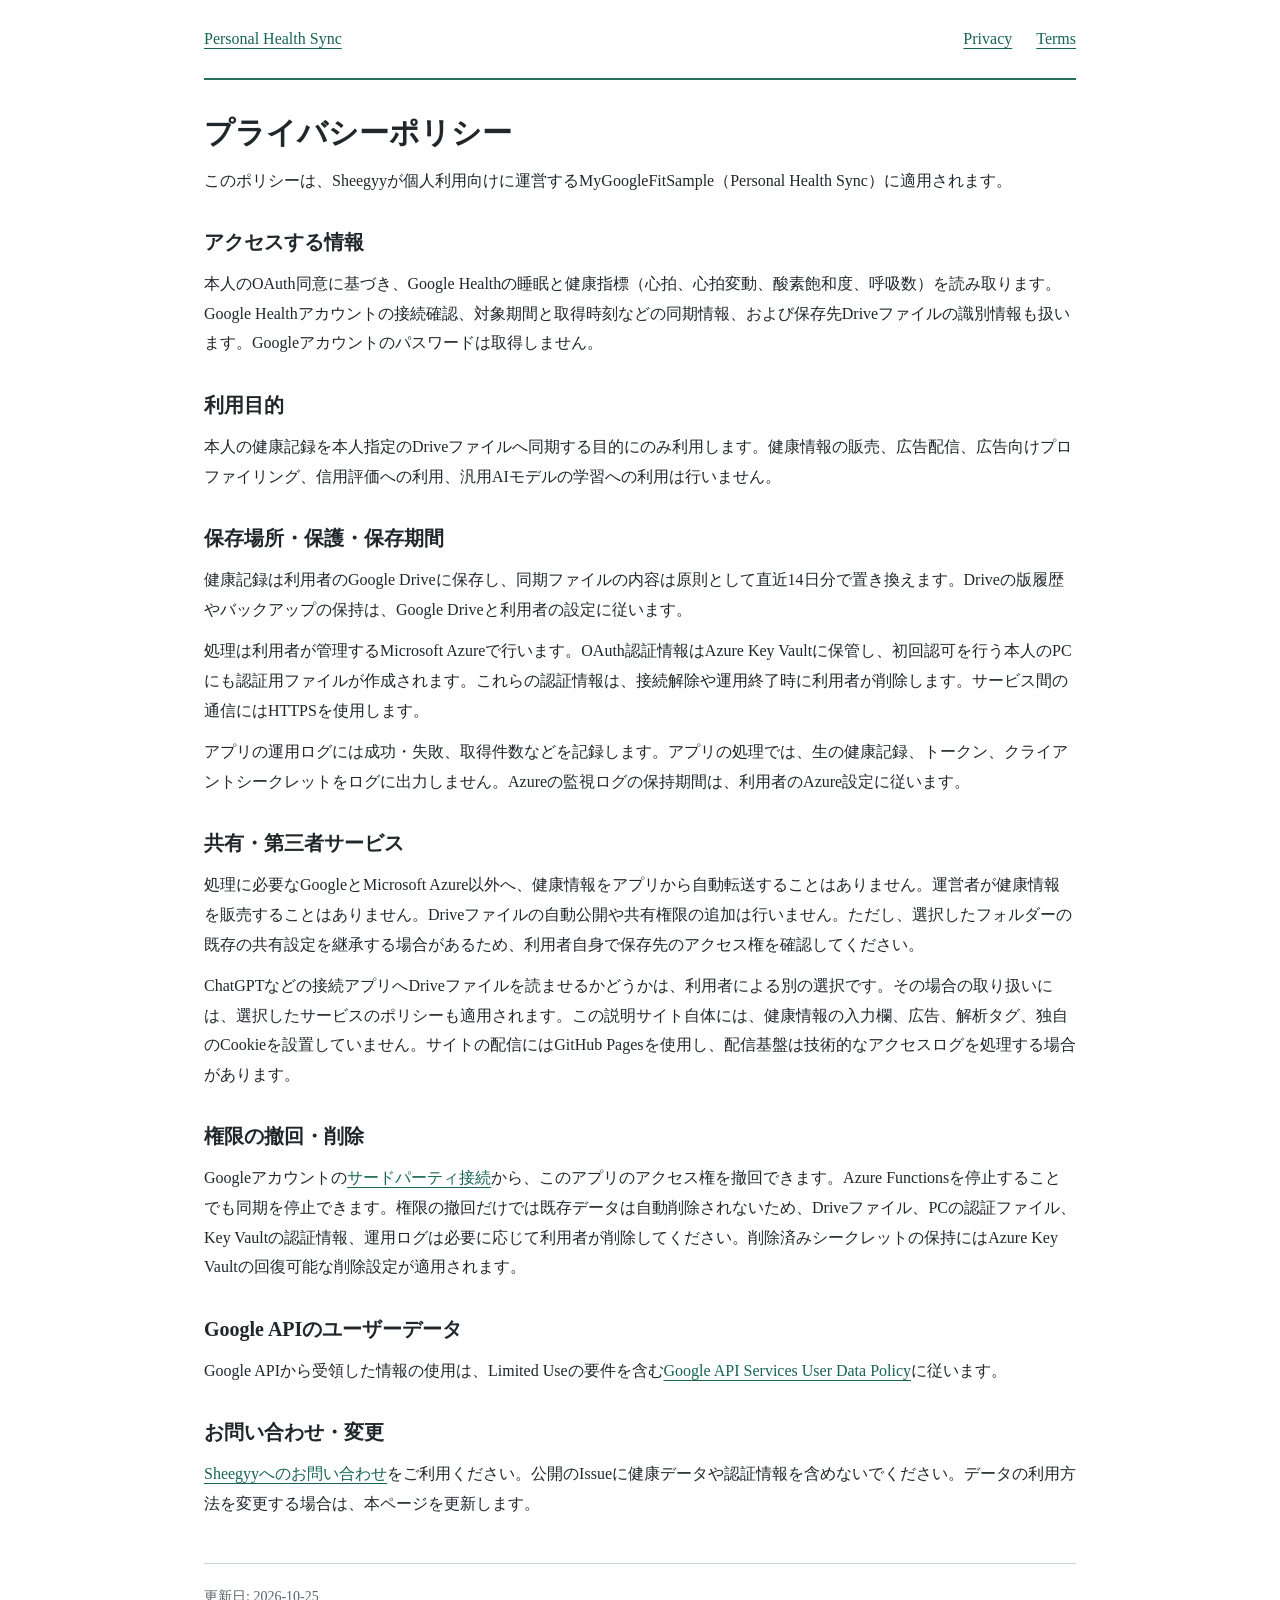
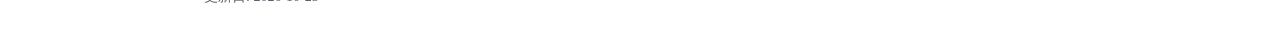
==== privacy.html @ a74a8f5b "Publish personal health sync information and privacy policy" ====
<!DOCTYPE html>
<html lang="ja">
<head>
  <meta charset="utf-8" />
  <meta name="viewport" content="width=device-width, initial-scale=1" />
  <title>プライバシーポリシー | MyGoogleFitSample</title>
  <link rel="stylesheet" href="site.css" />
</head>
<body>
  <header><a href="index.html">Personal Health Sync</a><nav><a href="privacy.html">Privacy</a><a href="terms.html">Terms</a></nav></header>
  <main>
    <h1>プライバシーポリシー</h1>
    <p>このポリシーは、Sheegyyが個人利用向けに運営するMyGoogleFitSample（Personal Health Sync）に適用されます。</p>
    <h2>アクセスする情報</h2>
    <p>本人のOAuth同意に基づき、Google Healthの睡眠と健康指標（心拍、心拍変動、酸素飽和度、呼吸数）を読み取ります。Google Healthアカウントの接続確認、対象期間と取得時刻などの同期情報、および保存先Driveファイルの識別情報も扱います。Googleアカウントのパスワードは取得しません。</p>
    <h2>利用目的</h2>
    <p>本人の健康記録を本人指定のDriveファイルへ同期する目的にのみ利用します。健康情報の販売、広告配信、広告向けプロファイリング、信用評価への利用、汎用AIモデルの学習への利用は行いません。</p>
    <h2>保存場所・保護・保存期間</h2>
    <p>健康記録は利用者のGoogle Driveに保存し、同期ファイルの内容は原則として直近14日分で置き換えます。Driveの版履歴やバックアップの保持は、Google Driveと利用者の設定に従います。</p>
    <p>処理は利用者が管理するMicrosoft Azureで行います。OAuth認証情報はAzure Key Vaultに保管し、初回認可を行う本人のPCにも認証用ファイルが作成されます。これらの認証情報は、接続解除や運用終了時に利用者が削除します。サービス間の通信にはHTTPSを使用します。</p>
    <p>アプリの運用ログには成功・失敗、取得件数などを記録します。アプリの処理では、生の健康記録、トークン、クライアントシークレットをログに出力しません。Azureの監視ログの保持期間は、利用者のAzure設定に従います。</p>
    <h2>共有・第三者サービス</h2>
    <p>処理に必要なGoogleとMicrosoft Azure以外へ、健康情報をアプリから自動転送することはありません。運営者が健康情報を販売することはありません。Driveファイルの自動公開や共有権限の追加は行いません。ただし、選択したフォルダーの既存の共有設定を継承する場合があるため、利用者自身で保存先のアクセス権を確認してください。</p>
    <p>ChatGPTなどの接続アプリへDriveファイルを読ませるかどうかは、利用者による別の選択です。その場合の取り扱いには、選択したサービスのポリシーも適用されます。この説明サイト自体には、健康情報の入力欄、広告、解析タグ、独自のCookieを設置していません。サイトの配信にはGitHub Pagesを使用し、配信基盤は技術的なアクセスログを処理する場合があります。</p>
    <h2>権限の撤回・削除</h2>
    <p>Googleアカウントの<a href="https://myaccount.google.com/connections">サードパーティ接続</a>から、このアプリのアクセス権を撤回できます。Azure Functionsを停止することでも同期を停止できます。権限の撤回だけでは既存データは自動削除されないため、Driveファイル、PCの認証ファイル、Key Vaultの認証情報、運用ログは必要に応じて利用者が削除してください。削除済みシークレットの保持にはAzure Key Vaultの回復可能な削除設定が適用されます。</p>
    <h2>Google APIのユーザーデータ</h2>
    <p>Google APIから受領した情報の使用は、Limited Useの要件を含む<a href="https://developers.google.com/terms/api-services-user-data-policy">Google API Services User Data Policy</a>に従います。</p>
    <h2>お問い合わせ・変更</h2>
    <p><a href="https://github.com/Sheegyy/health-sync-info/issues">Sheegyyへのお問い合わせ</a>をご利用ください。公開のIssueに健康データや認証情報を含めないでください。データの利用方法を変更する場合は、本ページを更新します。</p>
  </main>
  <footer>更新日: 2026-10-25</footer>
</body>
</html>
---- site.css ----
:root { color-scheme: light; font-family: Georgia, "Yu Mincho", serif; color: #20272b; background: #ffffff; letter-spacing: 0; }
* { box-sizing: border-box; }
body { max-width: 920px; margin: 0 auto; padding: 0 24px; font-size: 16px; line-height: 1.85; overflow-wrap: anywhere; }
header { display: flex; flex-wrap: wrap; justify-content: space-between; gap: 12px 28px; align-items: center; padding: 24px 0; border-bottom: 2px solid #26705c; }
nav { display: flex; gap: 24px; }
a { color: #176451; text-underline-offset: 4px; }
a:focus-visible { outline: 2px solid #a44232; outline-offset: 4px; }
main { padding: 32px 0; }
h1 { font-size: 30px; line-height: 1.4; margin: 0 0 8px; }
h2 { font-size: 20px; line-height: 1.5; margin: 32px 0 8px; }
p { margin: 12px 0; }
.subtitle { color: #5b6269; margin-top: 0; }
footer { padding: 20px 0 28px; border-top: 1px solid #ccd2d4; color: #5b6269; font-size: 14px; }
@media (max-width: 520px) { body { padding: 0 18px; } h1 { font-size: 25px; } header { padding: 18px 0; } }
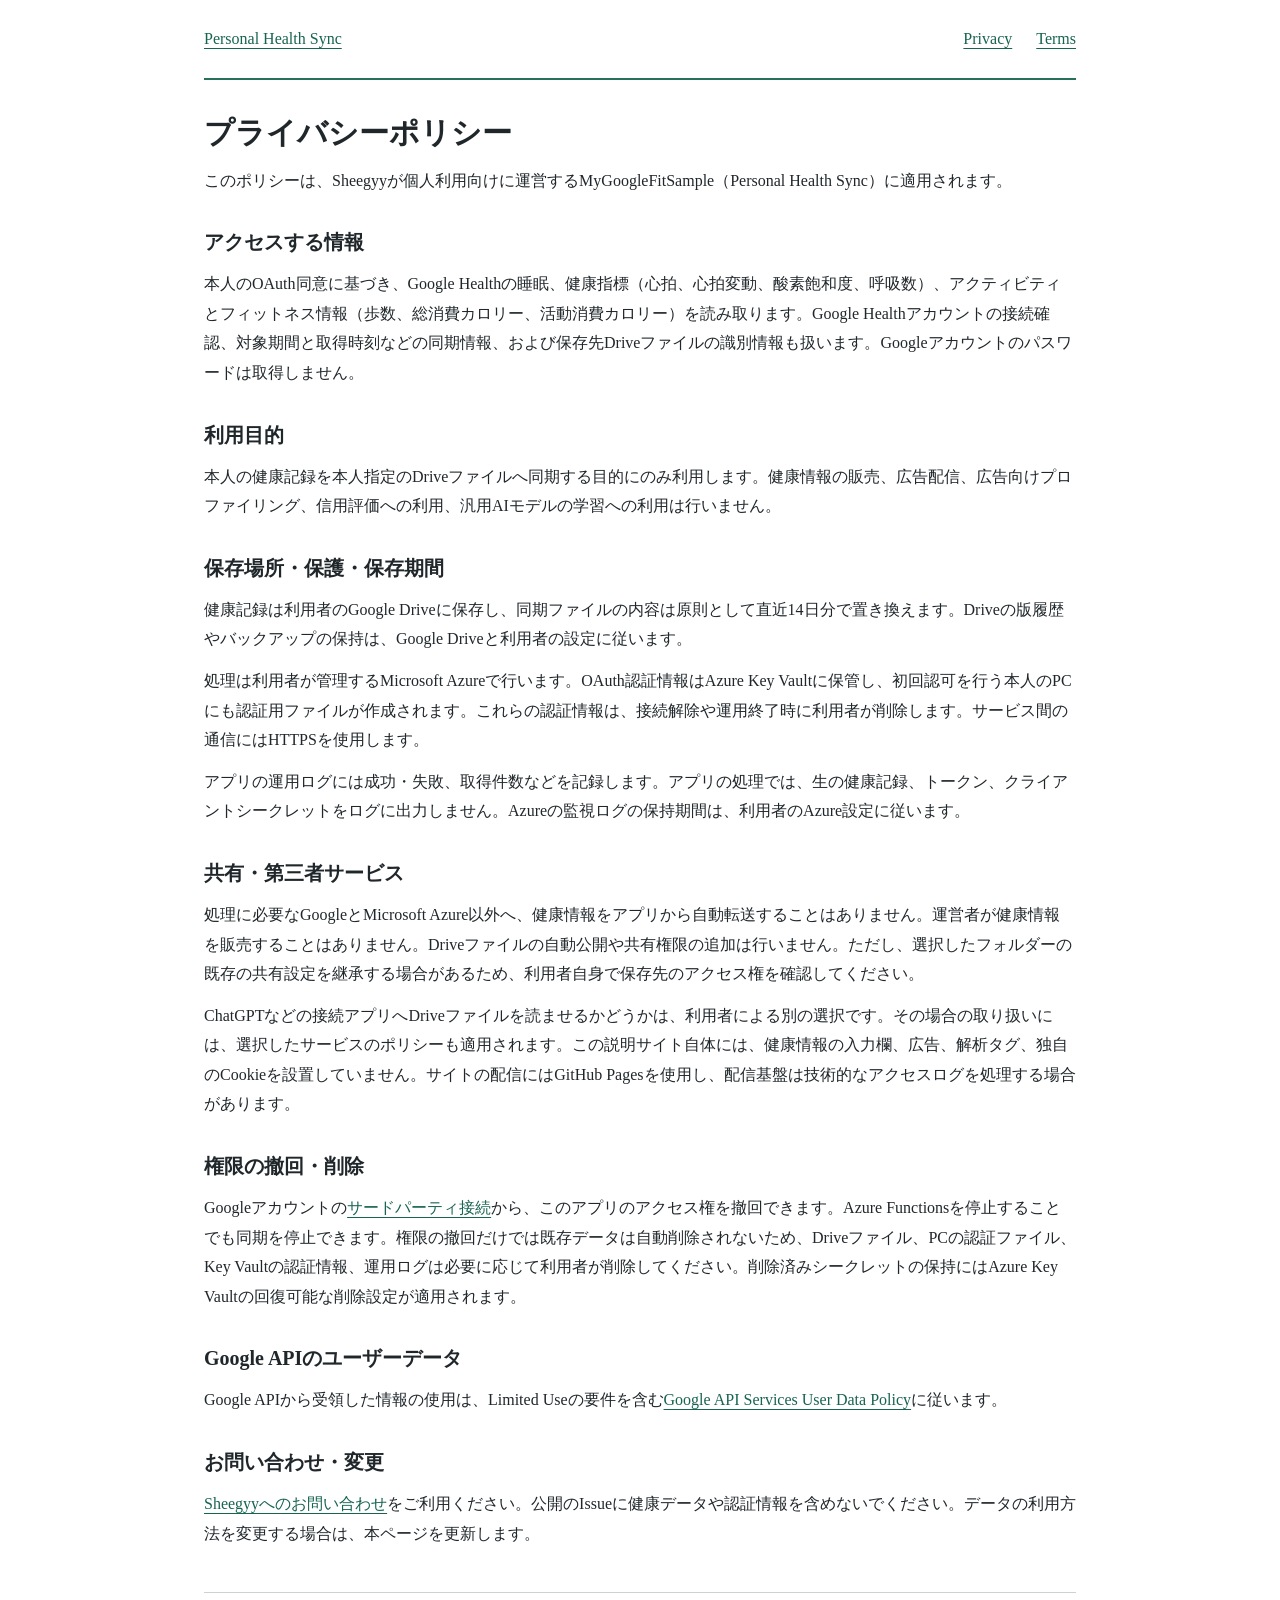
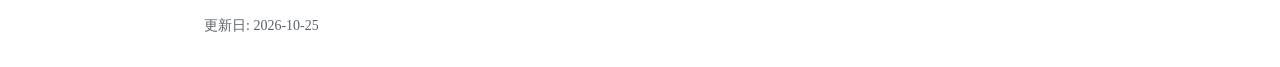
==== commit 8e976bac: "Disclose daily step and calorie collection" ====
--- a/privacy.html
+++ b/privacy.html
@@ -12,7 +12,7 @@
     <h1>プライバシーポリシー</h1>
     <p>このポリシーは、Sheegyyが個人利用向けに運営するMyGoogleFitSample（Personal Health Sync）に適用されます。</p>
     <h2>アクセスする情報</h2>
-    <p>本人のOAuth同意に基づき、Google Healthの睡眠と健康指標（心拍、心拍変動、酸素飽和度、呼吸数）を読み取ります。Google Healthアカウントの接続確認、対象期間と取得時刻などの同期情報、および保存先Driveファイルの識別情報も扱います。Googleアカウントのパスワードは取得しません。</p>
+    <p>本人のOAuth同意に基づき、Google Healthの睡眠、健康指標（心拍、心拍変動、酸素飽和度、呼吸数）、アクティビティとフィットネス情報（歩数、総消費カロリー、活動消費カロリー）を読み取ります。Google Healthアカウントの接続確認、対象期間と取得時刻などの同期情報、および保存先Driveファイルの識別情報も扱います。Googleアカウントのパスワードは取得しません。</p>
     <h2>利用目的</h2>
     <p>本人の健康記録を本人指定のDriveファイルへ同期する目的にのみ利用します。健康情報の販売、広告配信、広告向けプロファイリング、信用評価への利用、汎用AIモデルの学習への利用は行いません。</p>
     <h2>保存場所・保護・保存期間</h2>
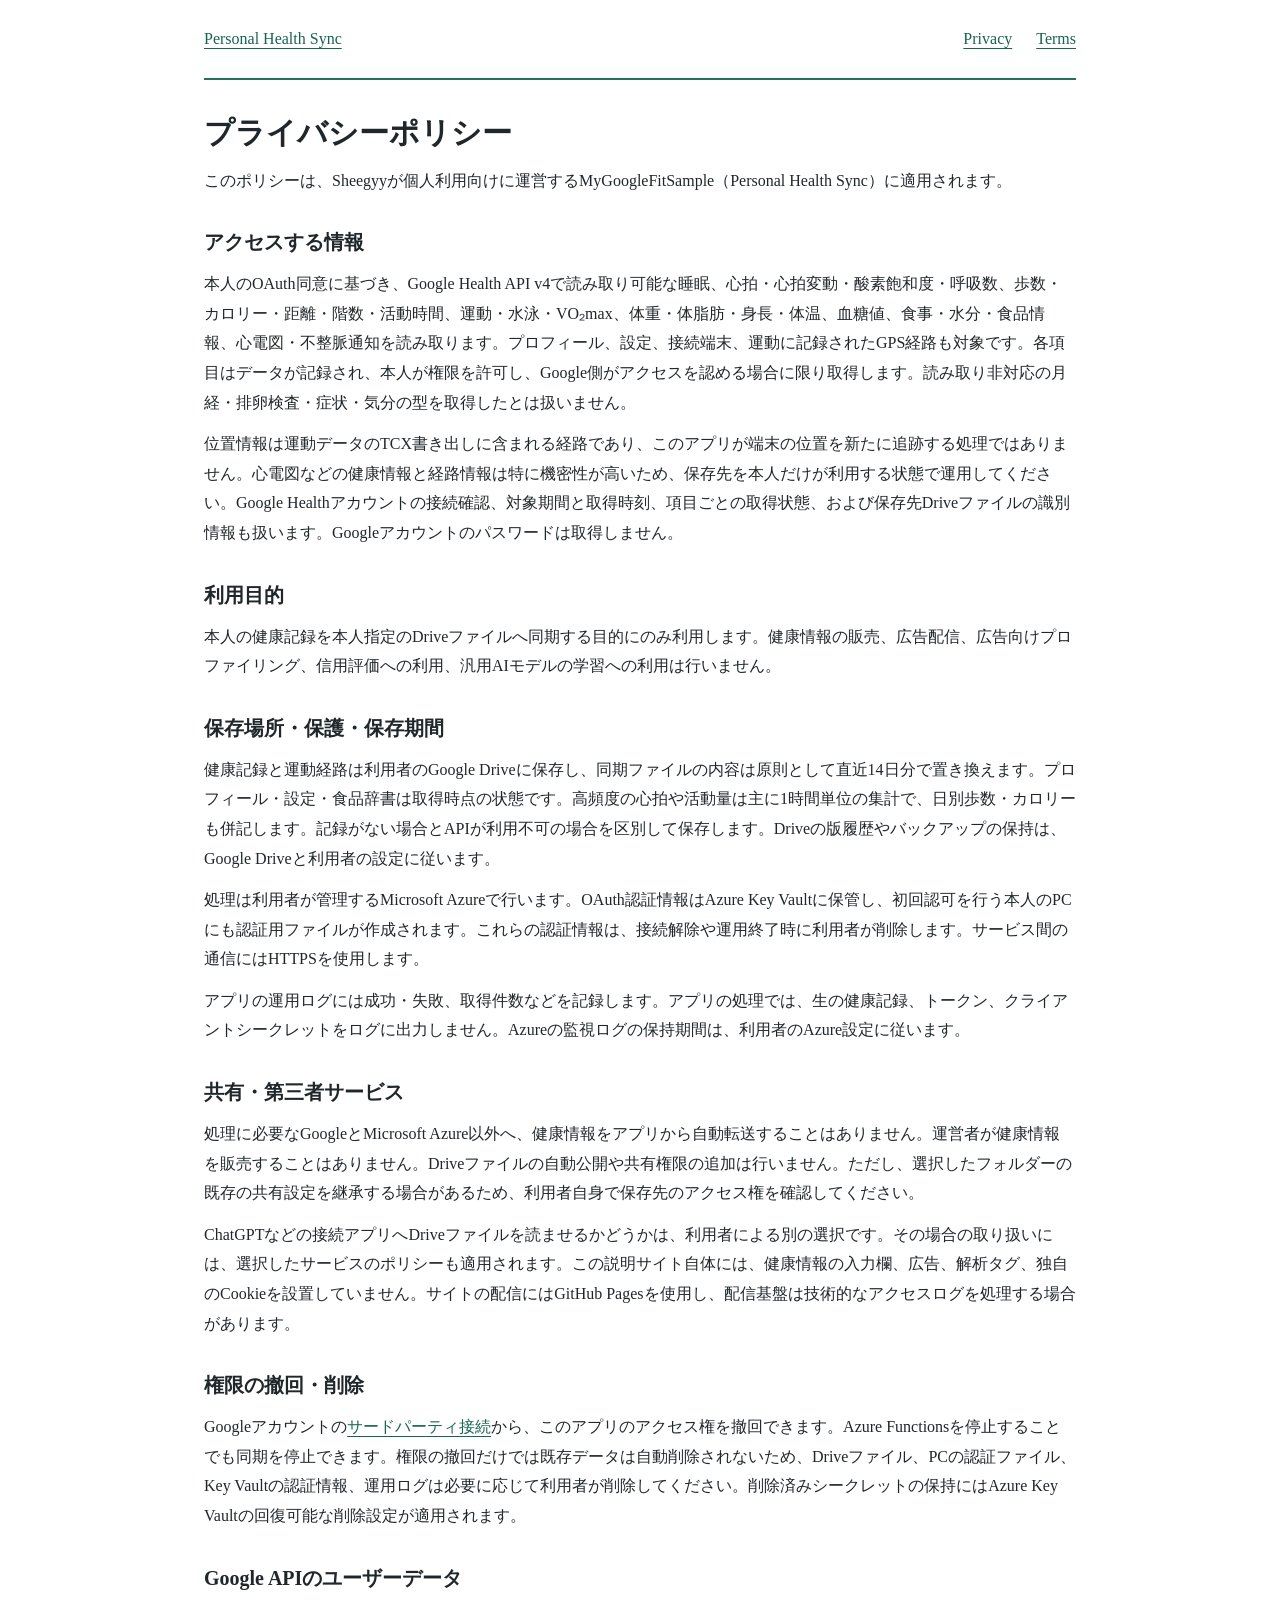
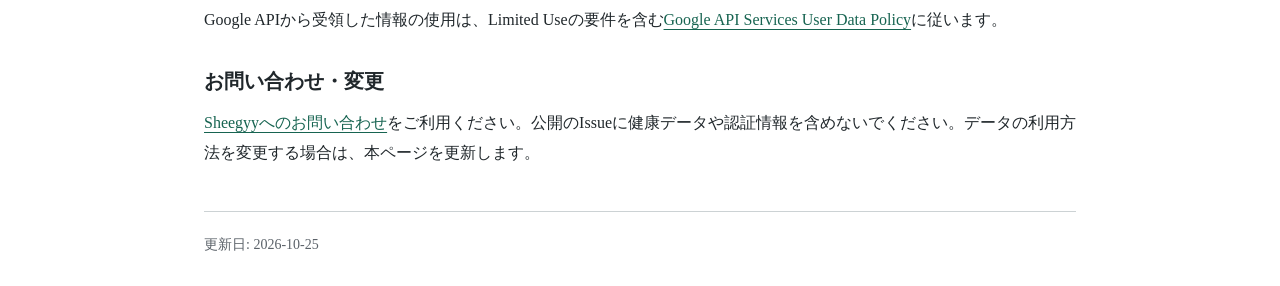
==== commit e24c9297: "Describe all readable Health data and exercise location exports" ====
--- a/privacy.html
+++ b/privacy.html
@@ -12,11 +12,12 @@
     <h1>プライバシーポリシー</h1>
     <p>このポリシーは、Sheegyyが個人利用向けに運営するMyGoogleFitSample（Personal Health Sync）に適用されます。</p>
     <h2>アクセスする情報</h2>
-    <p>本人のOAuth同意に基づき、Google Healthの睡眠、健康指標（心拍、心拍変動、酸素飽和度、呼吸数）、アクティビティとフィットネス情報（歩数、総消費カロリー、活動消費カロリー）を読み取ります。Google Healthアカウントの接続確認、対象期間と取得時刻などの同期情報、および保存先Driveファイルの識別情報も扱います。Googleアカウントのパスワードは取得しません。</p>
+    <p>本人のOAuth同意に基づき、Google Health API v4で読み取り可能な睡眠、心拍・心拍変動・酸素飽和度・呼吸数、歩数・カロリー・距離・階数・活動時間、運動・水泳・VO₂max、体重・体脂肪・身長・体温、血糖値、食事・水分・食品情報、心電図・不整脈通知を読み取ります。プロフィール、設定、接続端末、運動に記録されたGPS経路も対象です。各項目はデータが記録され、本人が権限を許可し、Google側がアクセスを認める場合に限り取得します。読み取り非対応の月経・排卵検査・症状・気分の型を取得したとは扱いません。</p>
+    <p>位置情報は運動データのTCX書き出しに含まれる経路であり、このアプリが端末の位置を新たに追跡する処理ではありません。心電図などの健康情報と経路情報は特に機密性が高いため、保存先を本人だけが利用する状態で運用してください。Google Healthアカウントの接続確認、対象期間と取得時刻、項目ごとの取得状態、および保存先Driveファイルの識別情報も扱います。Googleアカウントのパスワードは取得しません。</p>
     <h2>利用目的</h2>
     <p>本人の健康記録を本人指定のDriveファイルへ同期する目的にのみ利用します。健康情報の販売、広告配信、広告向けプロファイリング、信用評価への利用、汎用AIモデルの学習への利用は行いません。</p>
     <h2>保存場所・保護・保存期間</h2>
-    <p>健康記録は利用者のGoogle Driveに保存し、同期ファイルの内容は原則として直近14日分で置き換えます。Driveの版履歴やバックアップの保持は、Google Driveと利用者の設定に従います。</p>
+    <p>健康記録と運動経路は利用者のGoogle Driveに保存し、同期ファイルの内容は原則として直近14日分で置き換えます。プロフィール・設定・食品辞書は取得時点の状態です。高頻度の心拍や活動量は主に1時間単位の集計で、日別歩数・カロリーも併記します。記録がない場合とAPIが利用不可の場合を区別して保存します。Driveの版履歴やバックアップの保持は、Google Driveと利用者の設定に従います。</p>
     <p>処理は利用者が管理するMicrosoft Azureで行います。OAuth認証情報はAzure Key Vaultに保管し、初回認可を行う本人のPCにも認証用ファイルが作成されます。これらの認証情報は、接続解除や運用終了時に利用者が削除します。サービス間の通信にはHTTPSを使用します。</p>
     <p>アプリの運用ログには成功・失敗、取得件数などを記録します。アプリの処理では、生の健康記録、トークン、クライアントシークレットをログに出力しません。Azureの監視ログの保持期間は、利用者のAzure設定に従います。</p>
     <h2>共有・第三者サービス</h2>
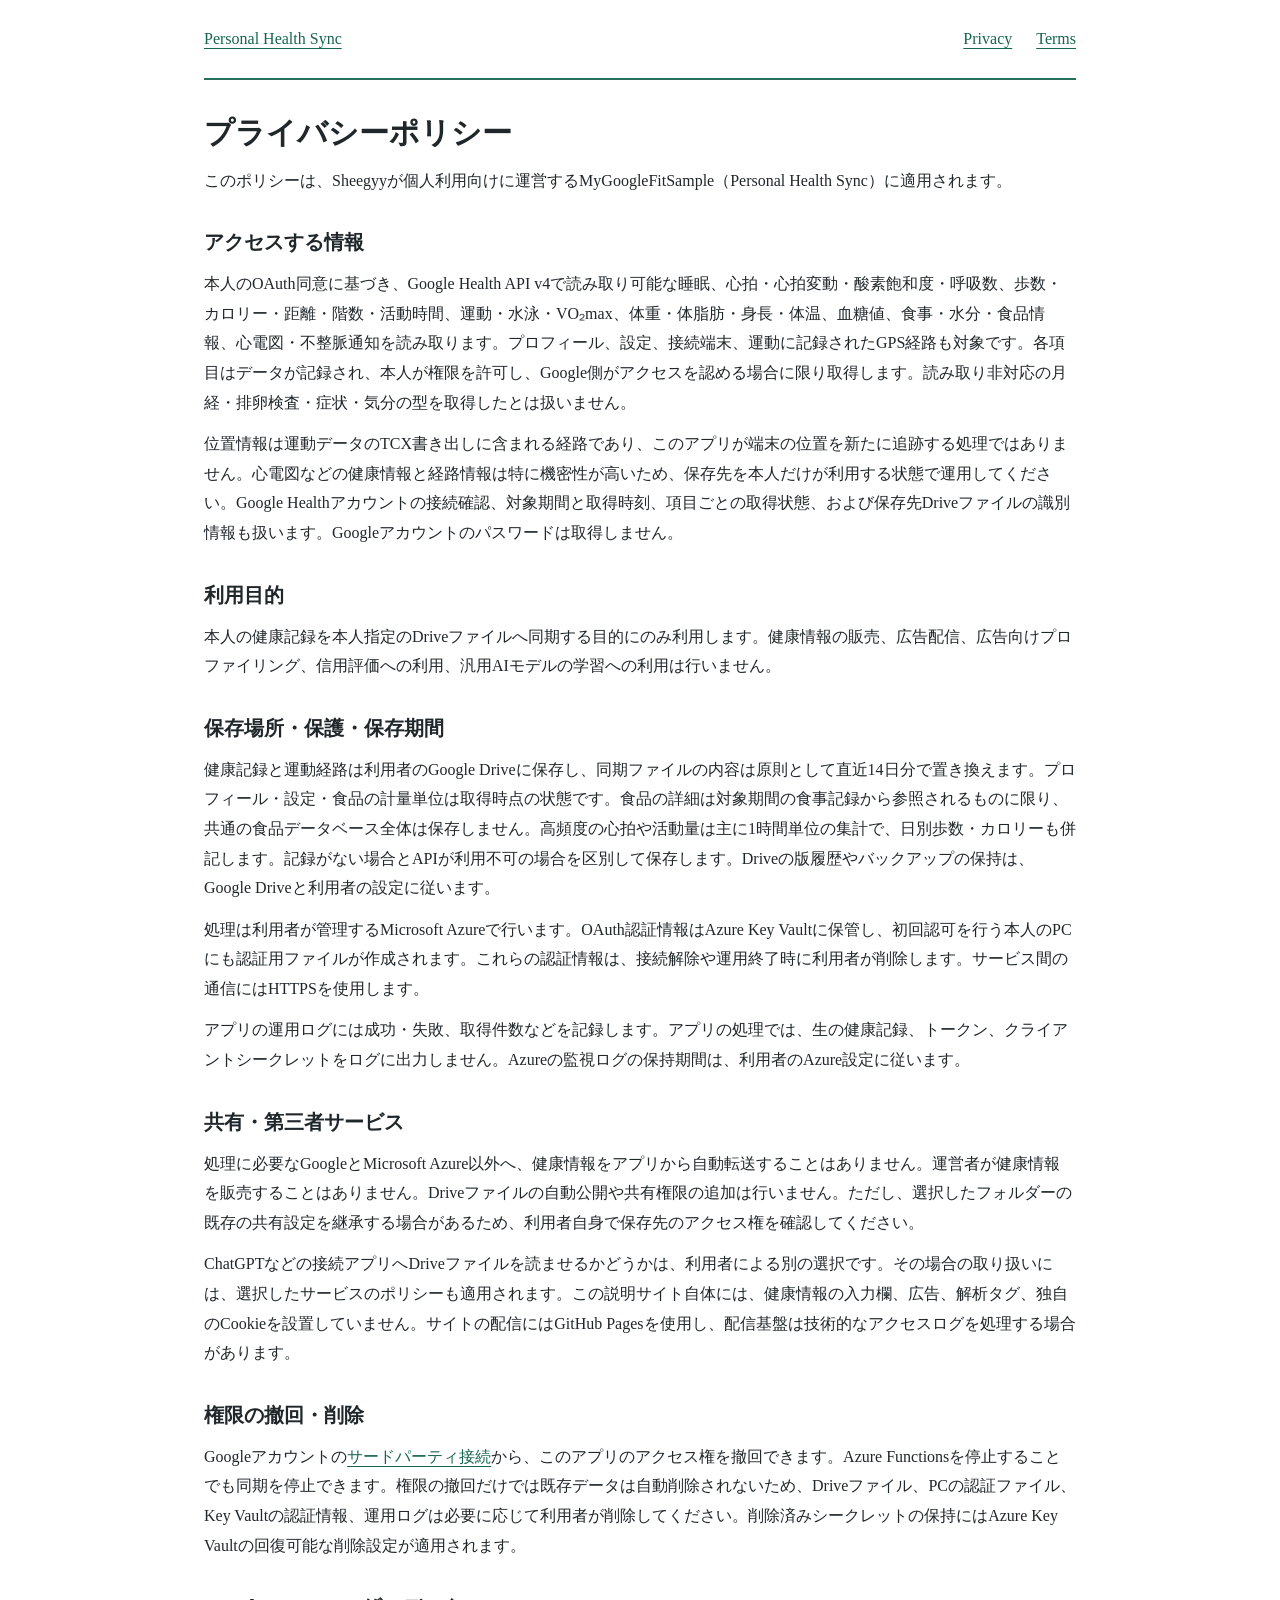
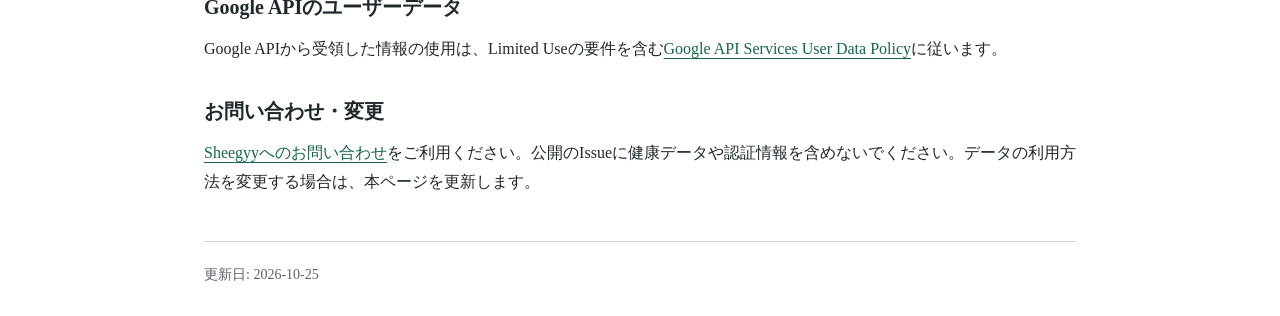
==== commit 9c91461a: "Clarify nutrition-linked food reference export" ====
--- a/privacy.html
+++ b/privacy.html
@@ -17,7 +17,7 @@
     <h2>利用目的</h2>
     <p>本人の健康記録を本人指定のDriveファイルへ同期する目的にのみ利用します。健康情報の販売、広告配信、広告向けプロファイリング、信用評価への利用、汎用AIモデルの学習への利用は行いません。</p>
     <h2>保存場所・保護・保存期間</h2>
-    <p>健康記録と運動経路は利用者のGoogle Driveに保存し、同期ファイルの内容は原則として直近14日分で置き換えます。プロフィール・設定・食品辞書は取得時点の状態です。高頻度の心拍や活動量は主に1時間単位の集計で、日別歩数・カロリーも併記します。記録がない場合とAPIが利用不可の場合を区別して保存します。Driveの版履歴やバックアップの保持は、Google Driveと利用者の設定に従います。</p>
+    <p>健康記録と運動経路は利用者のGoogle Driveに保存し、同期ファイルの内容は原則として直近14日分で置き換えます。プロフィール・設定・食品の計量単位は取得時点の状態です。食品の詳細は対象期間の食事記録から参照されるものに限り、共通の食品データベース全体は保存しません。高頻度の心拍や活動量は主に1時間単位の集計で、日別歩数・カロリーも併記します。記録がない場合とAPIが利用不可の場合を区別して保存します。Driveの版履歴やバックアップの保持は、Google Driveと利用者の設定に従います。</p>
     <p>処理は利用者が管理するMicrosoft Azureで行います。OAuth認証情報はAzure Key Vaultに保管し、初回認可を行う本人のPCにも認証用ファイルが作成されます。これらの認証情報は、接続解除や運用終了時に利用者が削除します。サービス間の通信にはHTTPSを使用します。</p>
     <p>アプリの運用ログには成功・失敗、取得件数などを記録します。アプリの処理では、生の健康記録、トークン、クライアントシークレットをログに出力しません。Azureの監視ログの保持期間は、利用者のAzure設定に従います。</p>
     <h2>共有・第三者サービス</h2>
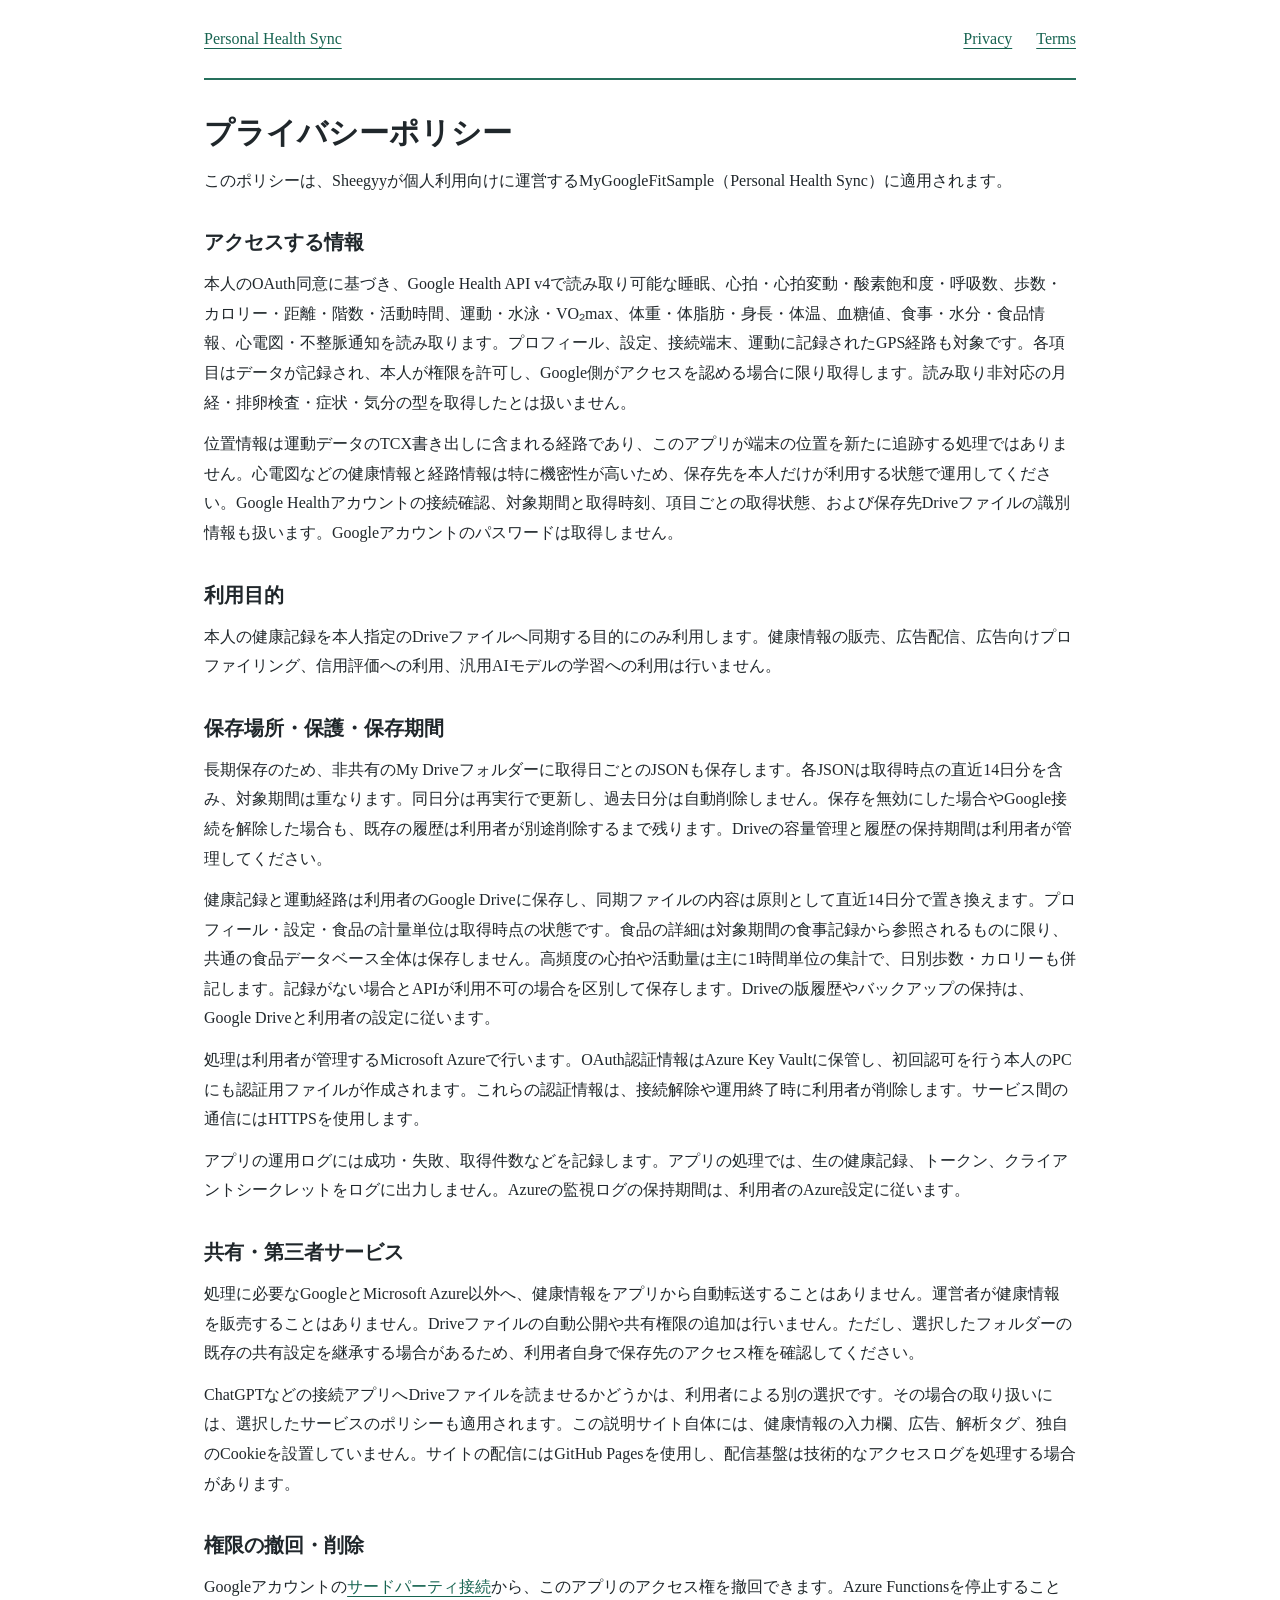
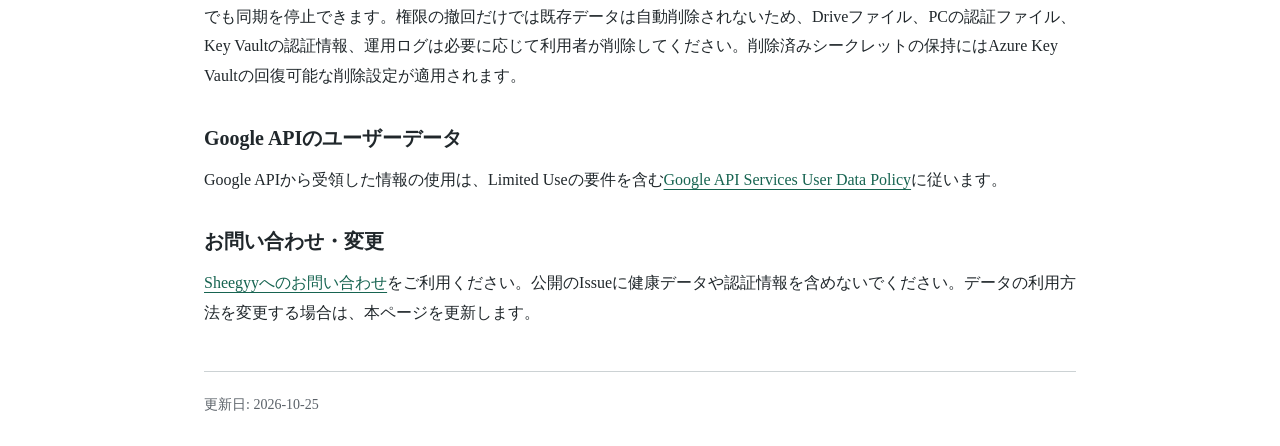
==== commit 43af34ed: "Disclose retained daily Health snapshots" ====
--- a/privacy.html
+++ b/privacy.html
@@ -17,6 +17,7 @@
     <h2>利用目的</h2>
     <p>本人の健康記録を本人指定のDriveファイルへ同期する目的にのみ利用します。健康情報の販売、広告配信、広告向けプロファイリング、信用評価への利用、汎用AIモデルの学習への利用は行いません。</p>
     <h2>保存場所・保護・保存期間</h2>
+    <p> 長期保存のため、非共有のMy Driveフォルダーに取得日ごとのJSONも保存します。各JSONは取得時点の直近14日分を含み、対象期間は重なります。同日分は再実行で更新し、過去日分は自動削除しません。保存を無効にした場合やGoogle接続を解除した場合も、既存の履歴は利用者が別途削除するまで残ります。Driveの容量管理と履歴の保持期間は利用者が管理してください。 </p>
     <p>健康記録と運動経路は利用者のGoogle Driveに保存し、同期ファイルの内容は原則として直近14日分で置き換えます。プロフィール・設定・食品の計量単位は取得時点の状態です。食品の詳細は対象期間の食事記録から参照されるものに限り、共通の食品データベース全体は保存しません。高頻度の心拍や活動量は主に1時間単位の集計で、日別歩数・カロリーも併記します。記録がない場合とAPIが利用不可の場合を区別して保存します。Driveの版履歴やバックアップの保持は、Google Driveと利用者の設定に従います。</p>
     <p>処理は利用者が管理するMicrosoft Azureで行います。OAuth認証情報はAzure Key Vaultに保管し、初回認可を行う本人のPCにも認証用ファイルが作成されます。これらの認証情報は、接続解除や運用終了時に利用者が削除します。サービス間の通信にはHTTPSを使用します。</p>
     <p>アプリの運用ログには成功・失敗、取得件数などを記録します。アプリの処理では、生の健康記録、トークン、クライアントシークレットをログに出力しません。Azureの監視ログの保持期間は、利用者のAzure設定に従います。</p>
